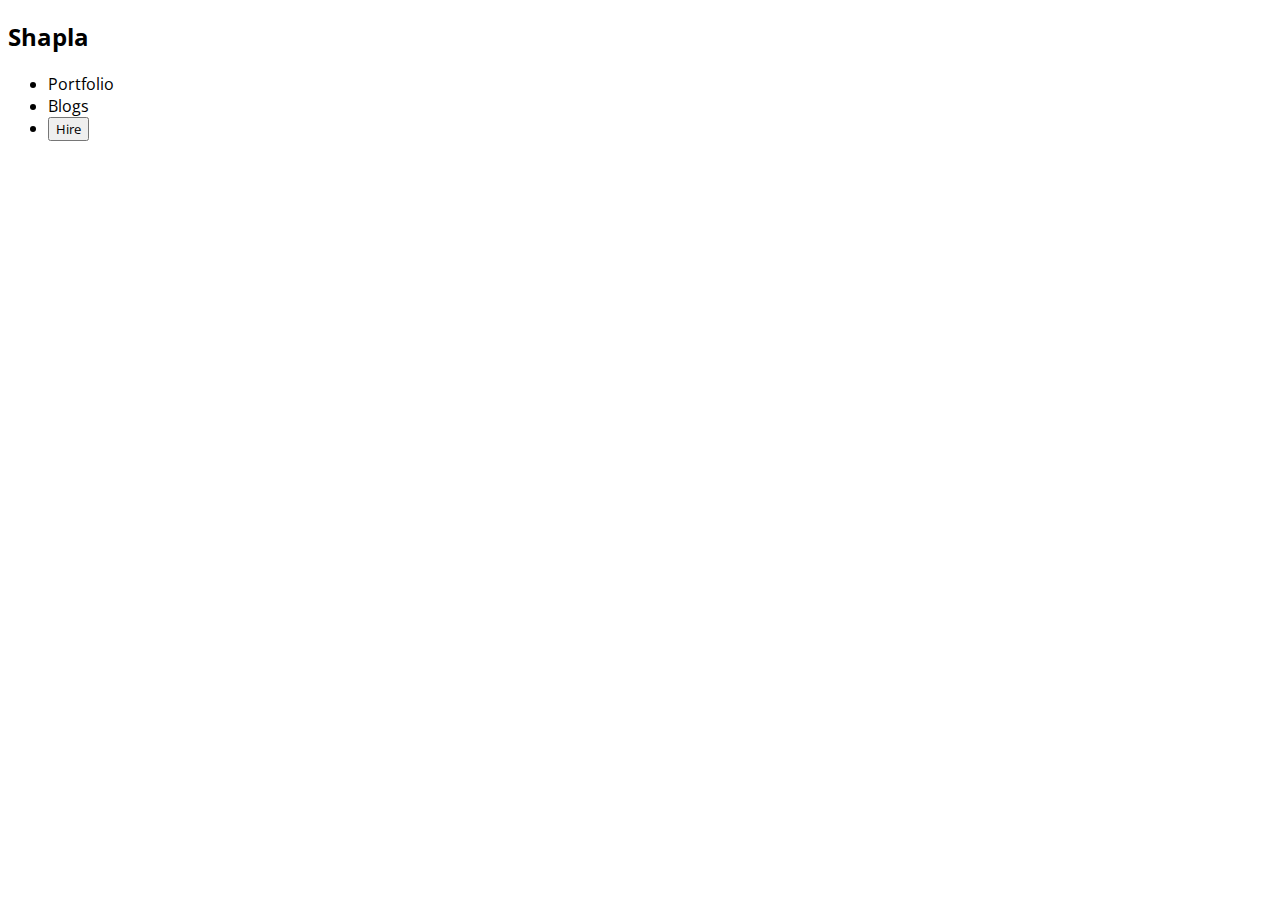
==== index.html @ 228cfd7c "Hello" ====
<!DOCTYPE html>
<html lang="en">
<head>
    <meta charset="UTF-8">
    <meta http-equiv="X-UA-Compatible" content="IE=edge">
    <meta name="viewport" content="width=device-width, initial-scale=1.0">
    <title>Developer Portfolio  </title>
    <link rel="stylesheet" href="styles/portfolio.css">
    <link rel="preconnect" href="https://fonts.googleapis.com">
    <link rel="preconnect" href="https://fonts.googleapis.com">
    <link rel="preconnect" href="https://fonts.gstatic.com" crossorigin>
    <link href="https://fonts.googleapis.com/css2?family=Open+Sans:ital@0;1&display=swap" rel="stylesheet">
    
   
</head>
<body>
    <header>
        <nav>
            <h2 class="nav-title">Shapla</h2>
            <ul>
                <li>Portfolio</li>
                <li>Blogs</li>
                <li><button>Hire</button></li>
            </ul>
        </nav>

    </header>
    <main>

    </main>
    <footer>

    </footer>
    
</body>
</html>
---- styles/portfolio.css ----
*{
    margin: ;
    font-family: 'Open Sans', sans-serif;
}
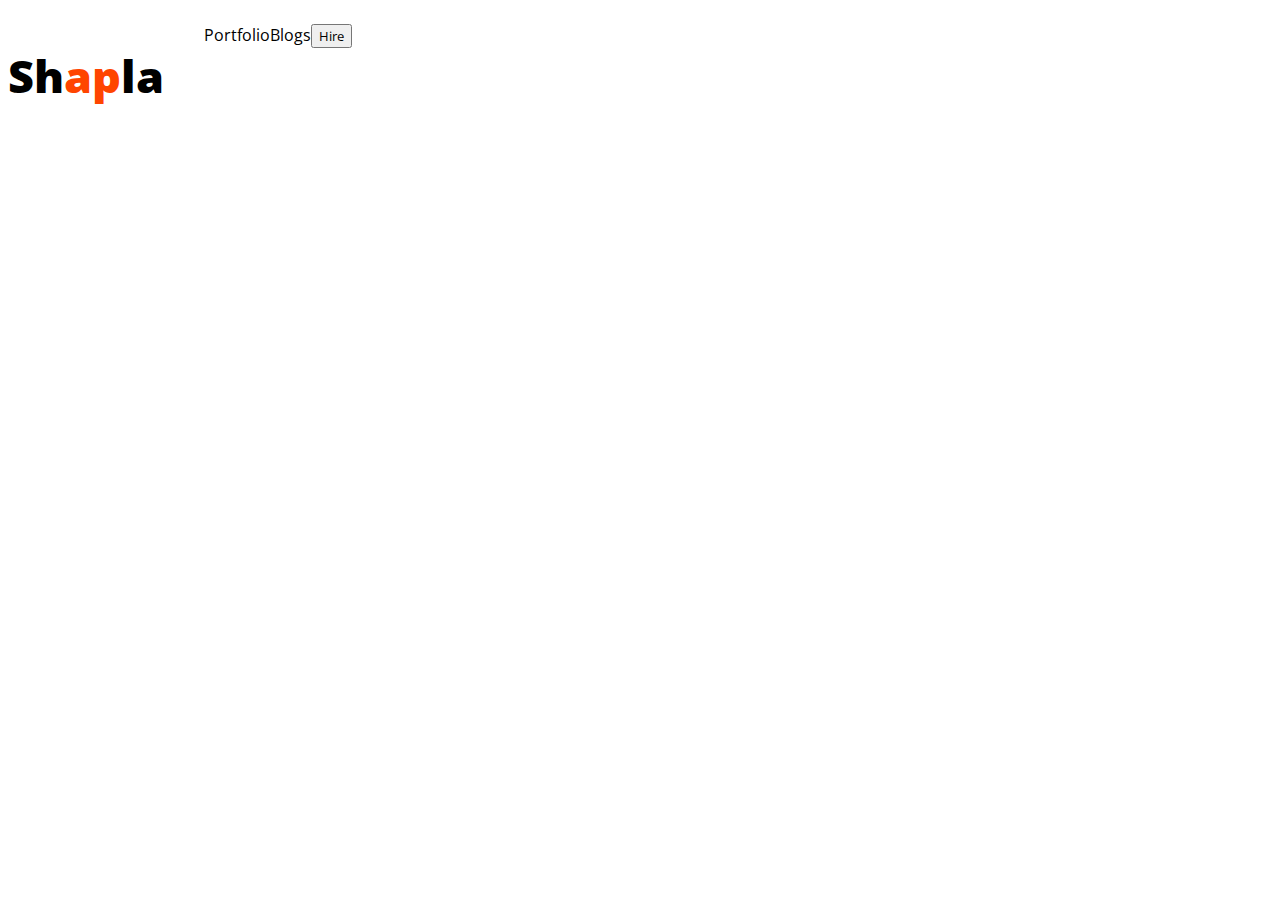
==== commit 735169a2: "Hi" ====
--- a/index.html
+++ b/index.html
@@ -5,18 +5,18 @@
     <meta http-equiv="X-UA-Compatible" content="IE=edge">
     <meta name="viewport" content="width=device-width, initial-scale=1.0">
     <title>Developer Portfolio  </title>
-    <link rel="stylesheet" href="styles/portfolio.css">
     <link rel="preconnect" href="https://fonts.googleapis.com">
     <link rel="preconnect" href="https://fonts.googleapis.com">
     <link rel="preconnect" href="https://fonts.gstatic.com" crossorigin>
     <link href="https://fonts.googleapis.com/css2?family=Open+Sans:ital@0;1&display=swap" rel="stylesheet">
+    <link rel="stylesheet" href="styles/portfolio.css">
     
    
 </head>
 <body>
     <header>
         <nav>
-            <h2 class="nav-title">Shapla</h2>
+            <h2 class="nav-title">Sh<span class="text-primary">ap</span>la</h2>
             <ul>
                 <li>Portfolio</li>
                 <li>Blogs</li>
--- a/styles/portfolio.css
+++ b/styles/portfolio.css
@@ -2,4 +2,22 @@
     margin: ;
     font-family: 'Open Sans', sans-serif;
 }
+/* header and navigation styles */
 
+nav{
+    display: flex;
+}
+.nav-title{
+    font-weight: 800;
+    font-size: 45px;
+}
+nav ul{
+    display: flex;
+}
+nav li{
+    list-style: none;
+}
+.text-primary{
+    color: #ff4500;
+}
+
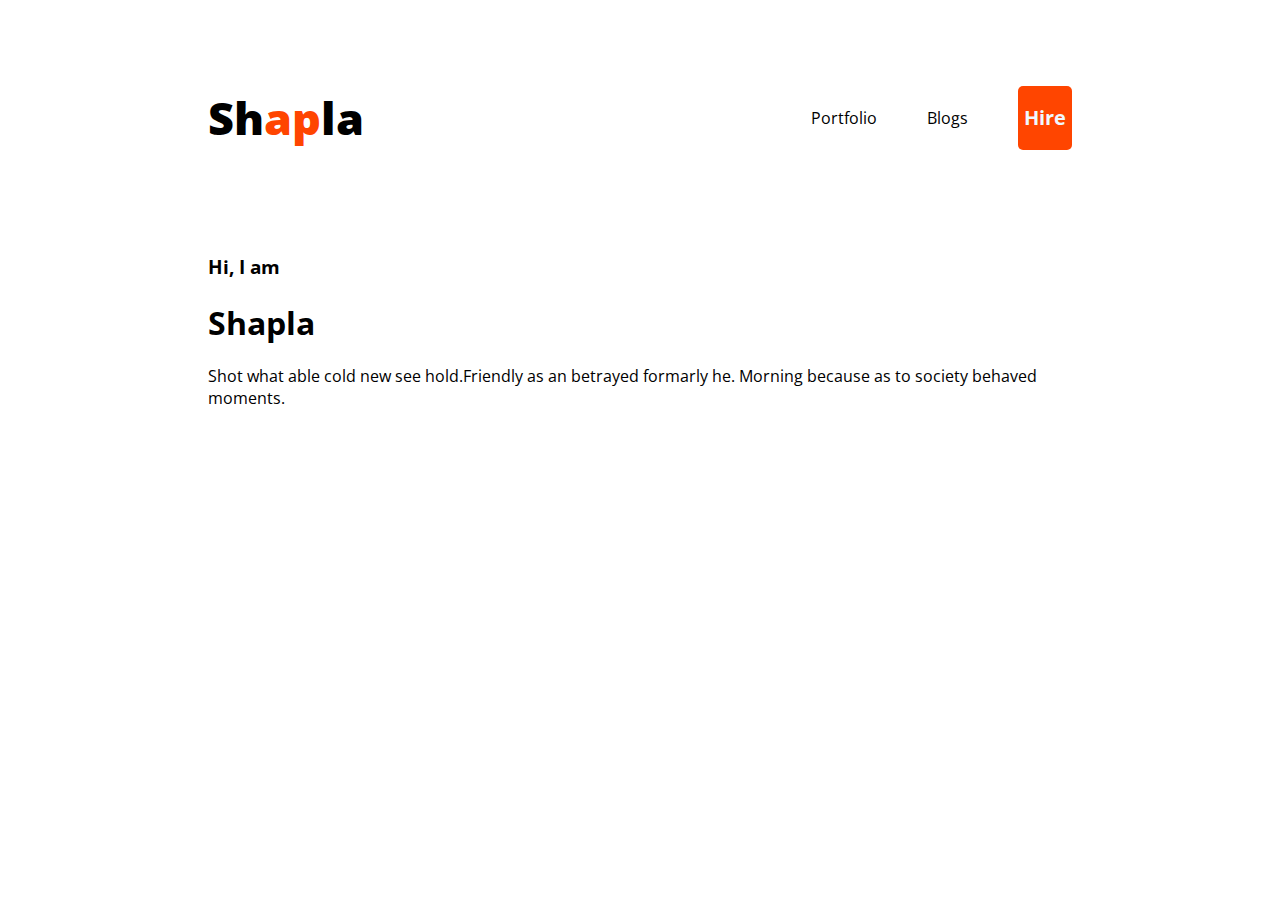
==== commit 93d820b9: "Change" ====
--- a/index.html
+++ b/index.html
@@ -20,9 +20,20 @@
             <ul>
                 <li>Portfolio</li>
                 <li>Blogs</li>
-                <li><button>Hire</button></li>
+                <li><button class="btn-primary">Hire</button></li>
             </ul>
         </nav>
+        <!-- header banner -->
+        <div class="banner">
+            <div>
+                <h3>Hi, I am</h3>
+                <h1>Shapla</h1>
+                <p>Shot what able cold new see hold.Friendly as an betrayed formarly he. Morning because as to society behaved moments.</p>
+                
+            </div>
+
+
+        </div>
 
     </header>
     <main>
--- a/styles/portfolio.css
+++ b/styles/portfolio.css
@@ -1,11 +1,26 @@
 *{
     margin: ;
     font-family: 'Open Sans', sans-serif;
+}
+.text-primary{
+    color: #ff4500;
+}
+.btn-primary{
+    height: 64px;
+    border-radius: 5px;
+    background: #ff4500;
+    color: rgb(240, 248, 255);
+    font-weight: 700;
+    font-size: 20px;
+    border: 0;
+    padding: 18ps 35px;
 }
 /* header and navigation styles */
 
 nav{
     display: flex;
+    justify-content: space-between;
+    margin: 50px 200px;
 }
 .nav-title{
     font-weight: 800;
@@ -13,11 +28,17 @@
 }
 nav ul{
     display: flex;
+    align-items: center;
 }
 nav li{
     list-style: none;
+    margin-left: 50px;
 }
-.text-primary{
-    color: #ff4500;
+/* banner styles */
+.banner{
+    display: flex;
+    margin : 0 200px;
+    align-items: center;
 }
 
+
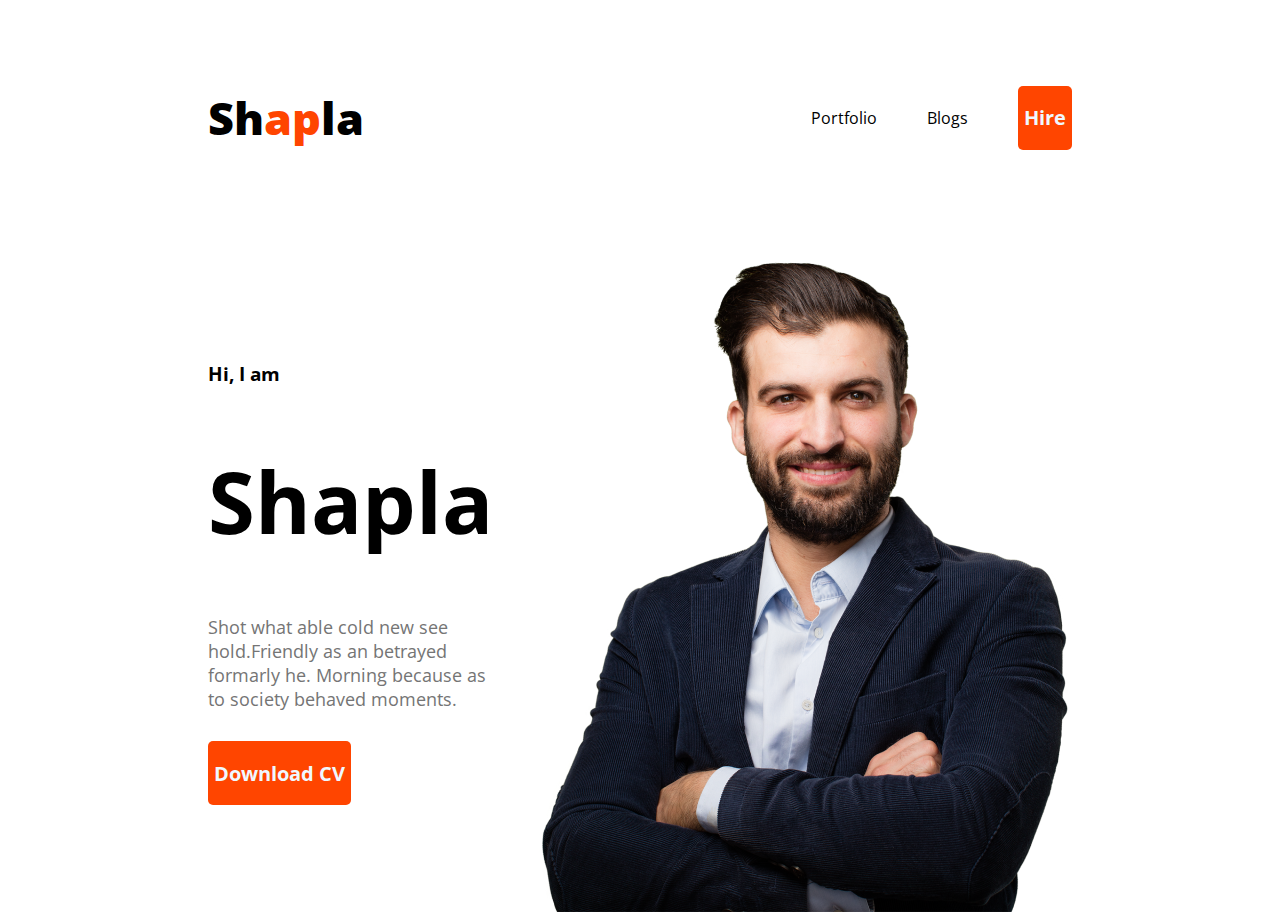
==== commit d6a691d6: "Changes" ====
--- a/index.html
+++ b/index.html
@@ -26,11 +26,12 @@
         <!-- header banner -->
         <div class="banner">
             <div>
-                <h3>Hi, I am</h3>
-                <h1>Shapla</h1>
-                <p>Shot what able cold new see hold.Friendly as an betrayed formarly he. Morning because as to society behaved moments.</p>
-                
+                <h3 class="banner-sub-title">Hi, I am</h3>
+                <h1 class="banner-title">Shapla</h1>
+                <p class="banner-description">Shot what able cold new see hold.Friendly as an betrayed formarly he. Morning because as to society behaved moments.</p>
+                <button class="btn-primary">Download CV</button>
             </div>
+            <img src="Images/hardy.png" alt="">
 
 
         </div>
--- a/styles/portfolio.css
+++ b/styles/portfolio.css
@@ -40,5 +40,24 @@
     margin : 0 200px;
     align-items: center;
 }
+.banner-title{
+ font-weight: 700;
+ font-size: 85px;
+}
+.benner-sub-title{
+    font-weight: 600;
+    font-size: 45px;
+    margin-bottom: 20px;
+
+}
+.banner-description{
+    color: #757575;
+    font-size: 18px;
+    margin-bottom: 30px;
+
+}
+
+    
 
 
+
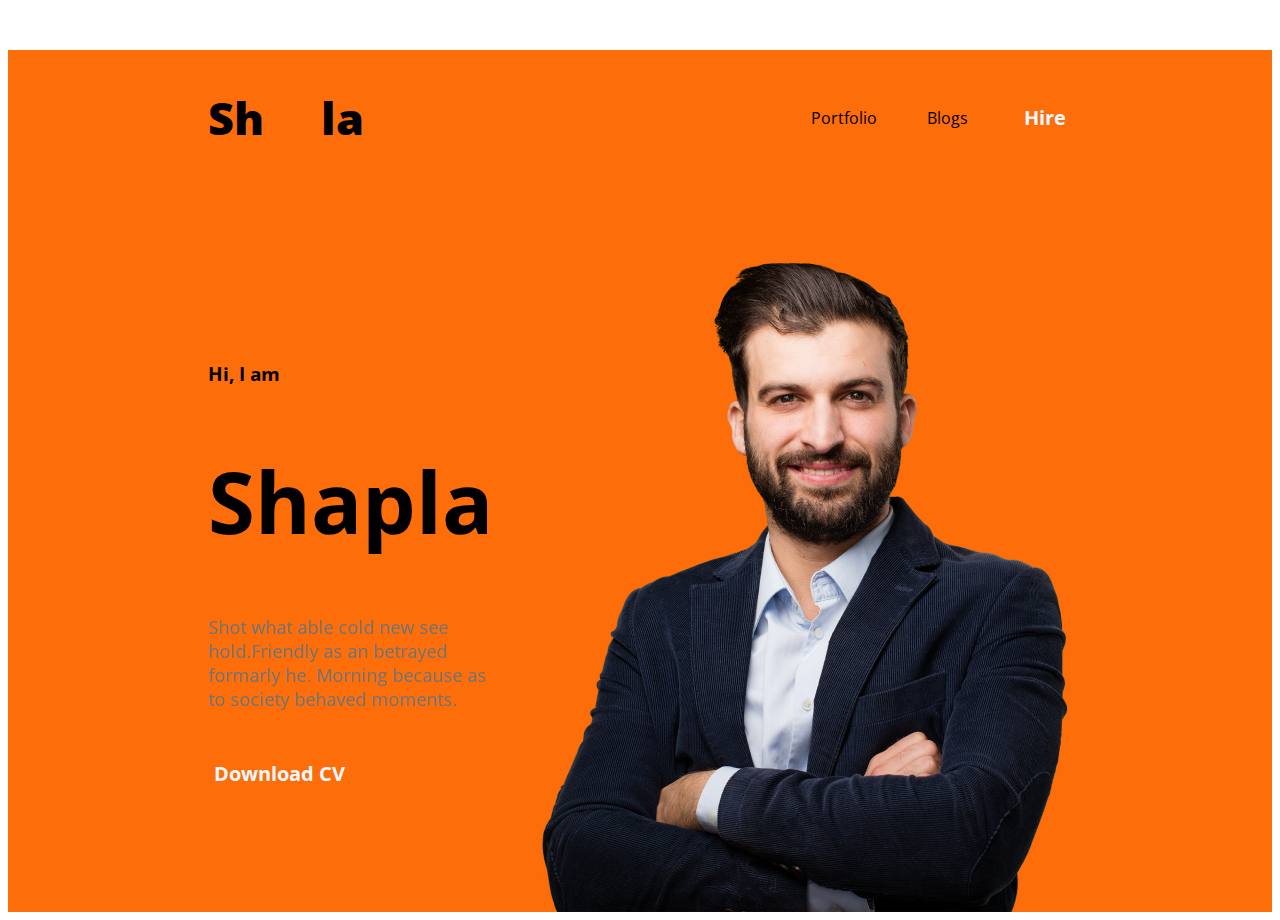
==== commit da8ff9f8: "second commit" ====
--- a/index.html
+++ b/index.html
@@ -14,7 +14,7 @@
    
 </head>
 <body>
-    <header>
+    <header class="header">
         <nav>
             <h2 class="nav-title">Sh<span class="text-primary">ap</span>la</h2>
             <ul>
--- a/styles/portfolio.css
+++ b/styles/portfolio.css
@@ -3,17 +3,21 @@
     font-family: 'Open Sans', sans-serif;
 }
 .text-primary{
-    color: #ff4500;
+    color:  #fd6e0a;
 }
 .btn-primary{
     height: 64px;
     border-radius: 5px;
-    background: #ff4500;
+    background:  #fd6e0a;
     color: rgb(240, 248, 255);
     font-weight: 700;
     font-size: 20px;
     border: 0;
     padding: 18ps 35px;
+}
+.header{
+    background: #fd6e0a;
+    
 }
 /* header and navigation styles */
 
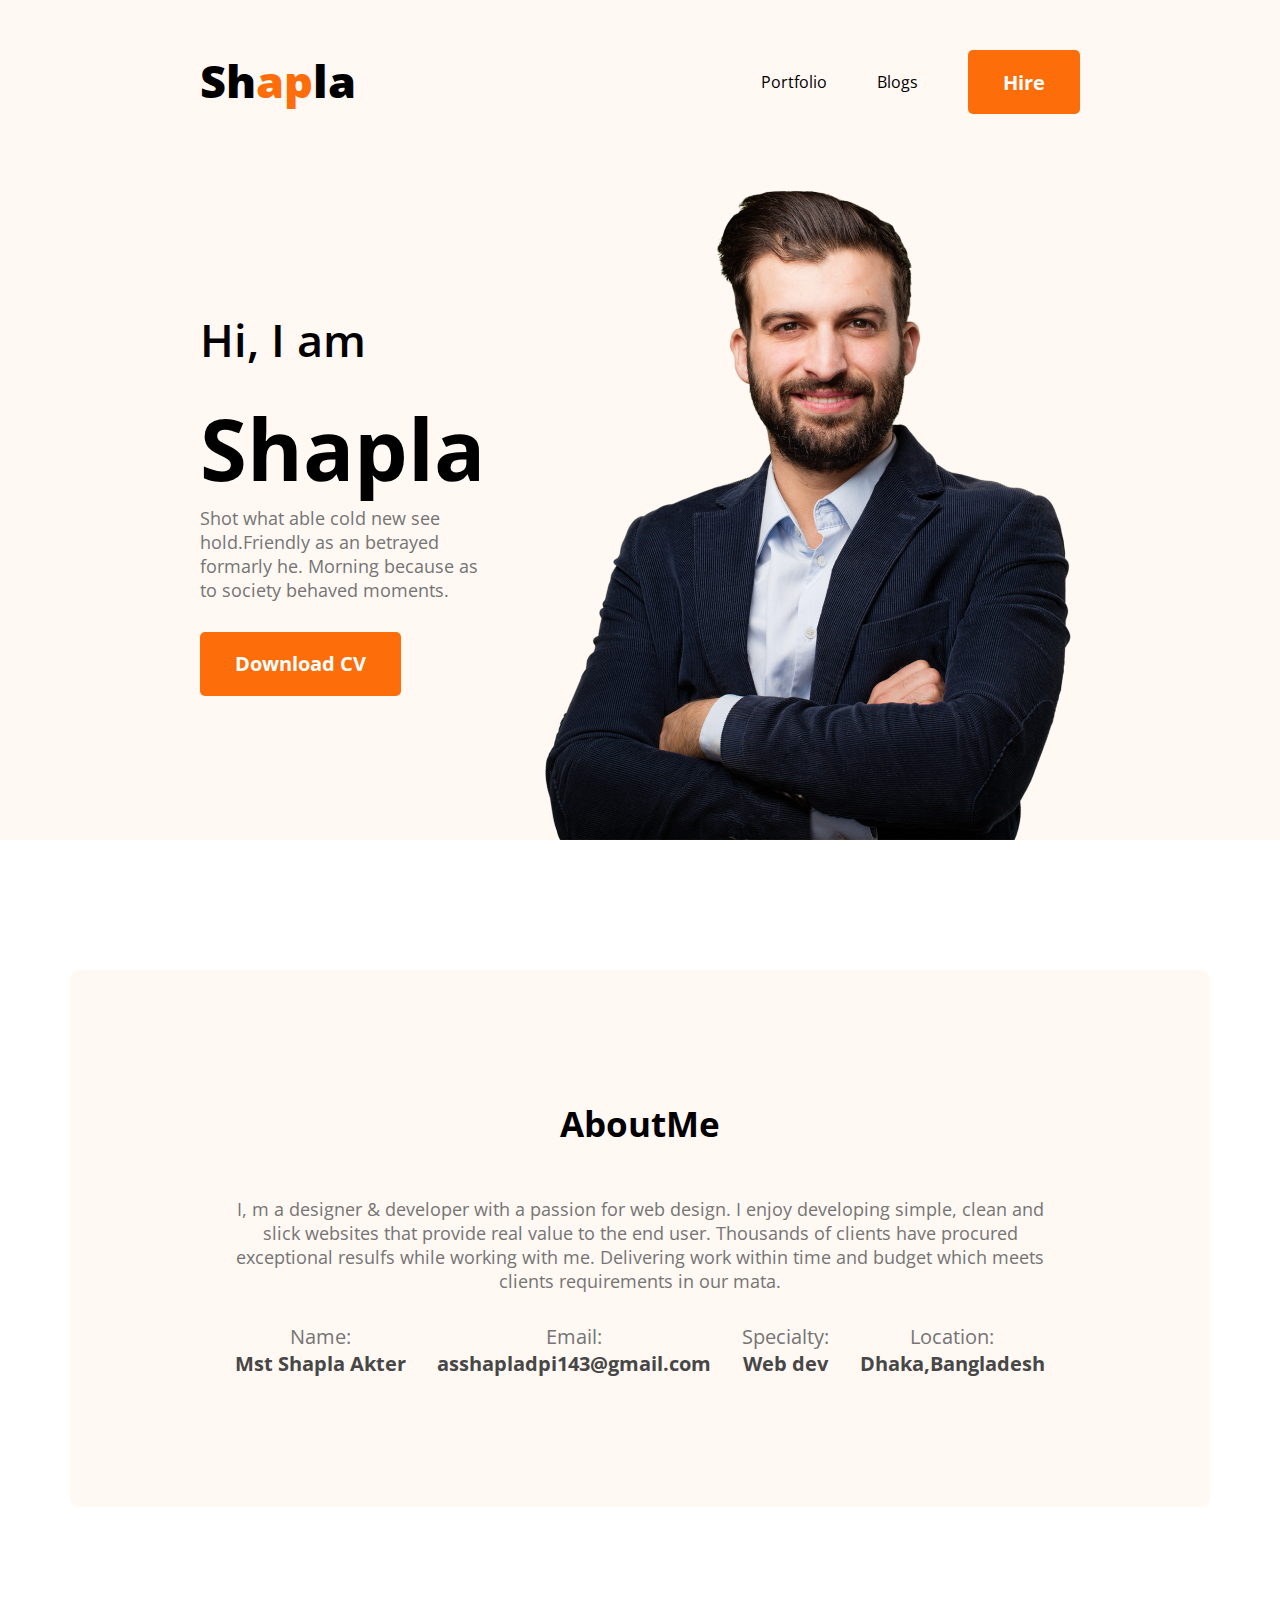
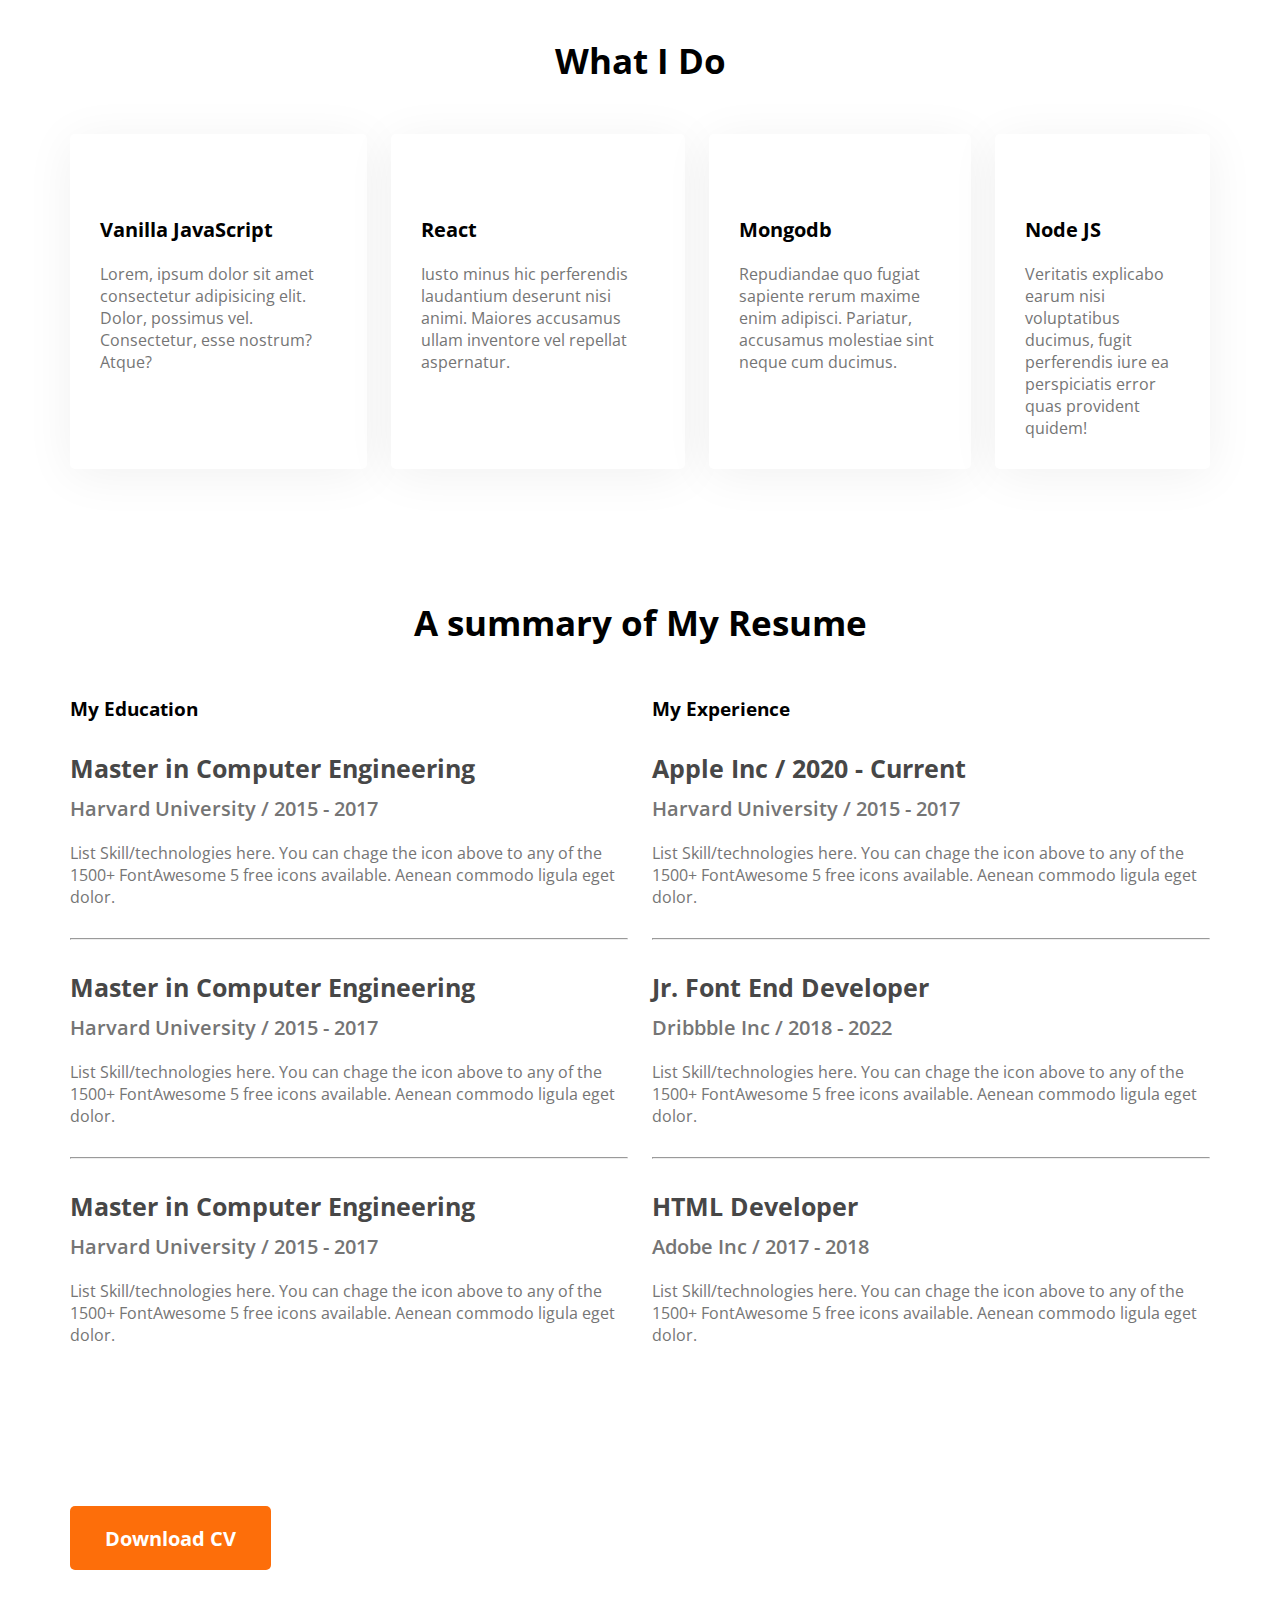
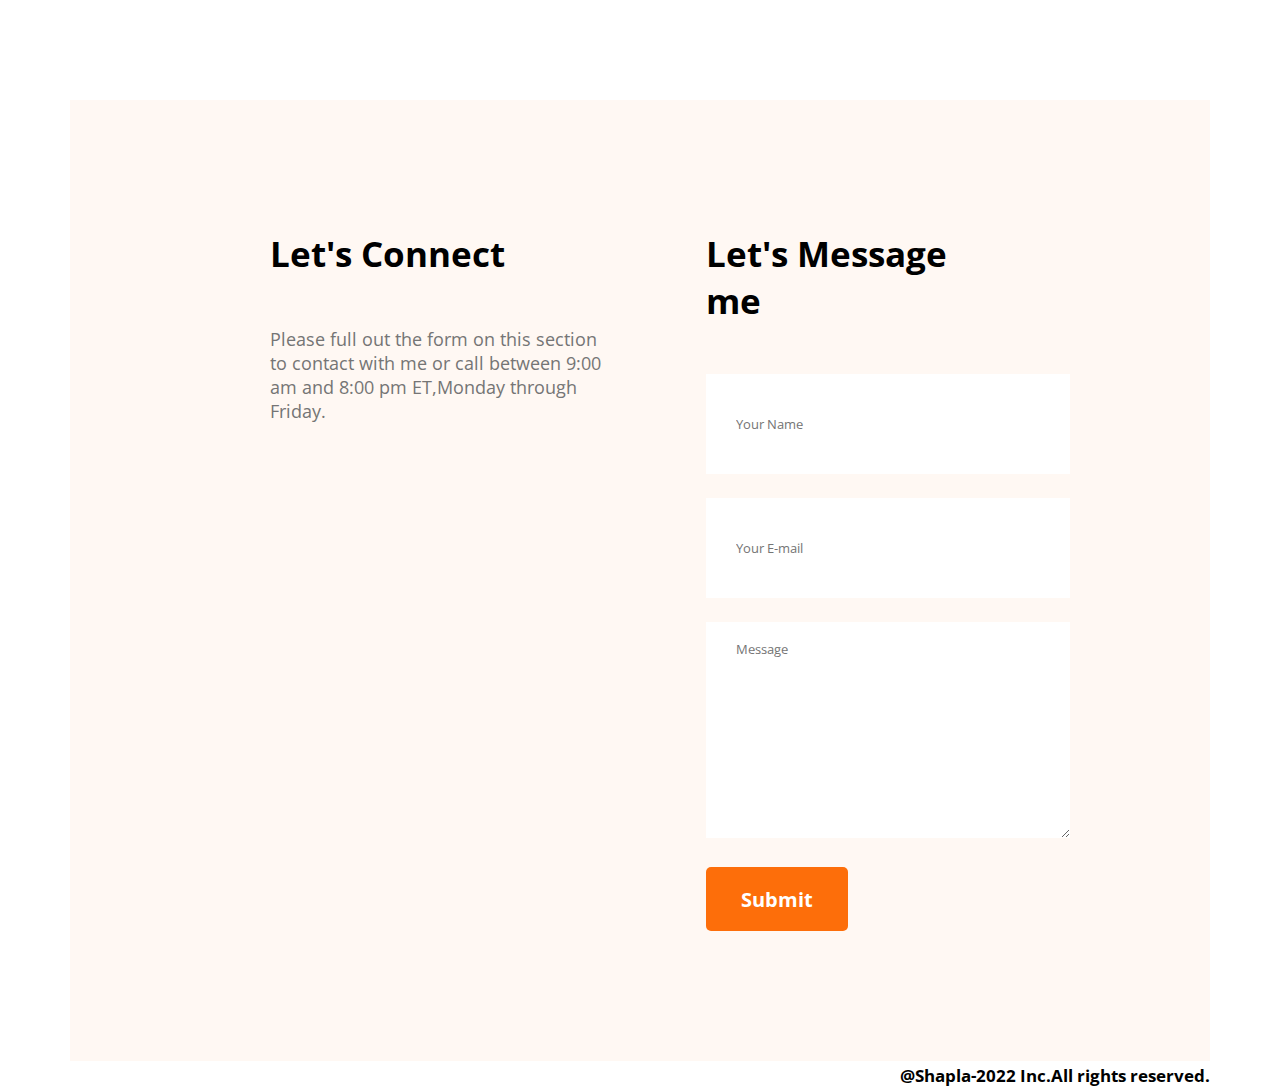
==== commit e09e423c: "contact and footer added" ====
--- a/index.html
+++ b/index.html
@@ -32,16 +32,159 @@
                 <button class="btn-primary">Download CV</button>
             </div>
             <img src="Images/hardy.png" alt="">
-
-
         </div>
 
     </header>
     <main>
+          <section class="about">
+            <h3 class="section-title">AboutMe</h3>
+            <p class="section-description">I, m a designer & developer with a passion for web design. I enjoy developing simple, clean and slick websites that provide real value to the end user. Thousands of clients have procured exceptional resulfs while working with me. Delivering work within time and budget which meets clients requirements in our mata.</p>
+            <div class="about-info-container">
+                <div class="about-info">
+                    <p class="info-title">Name:</p>
+                    <p class="info-description">Mst Shapla Akter</p>
+                </div>
+                <div class="about-info">
+                    <p class="info-title">Email:</p>
+                    <p class="info-description">asshapladpi143@gmail.com</p>
+                </div>
+                
+                    <div class="about-info">
+                        <p class="info-title">Specialty:</p>
+                        <p class="info-description">Web dev</p>
+                    </div>
+                    
+                        <div class="about-info">
+                            <p class="info-title">Location:</p>
+                            <p class="info-description">Dhaka,Bangladesh</p>
+                        </div>
+                        
+                    </div>
 
-    </main>
-    <footer>
-
+          </section>
+          <!-- Wha I do section -->
+          <section class="what-i-do">
+            <h3 class="section-title">What I Do</h3>
+            <!-- .skills-container>.skill*4>img+p.skill-title=p.
+            skill-description>Lorem15  -->
+            <div class="skills-container">
+                <div class="skill">
+                    <img src="images/icons/js.png" alt="">
+                    <p class="skill-title">Vanilla JavaScript</p>
+                    <p class="skill-description">Lorem, ipsum dolor sit amet consectetur adipisicing elit. Dolor, possimus vel. Consectetur, esse nostrum? Atque?</p>
+                </div>
+                <div class="skills-container">
+                    <div class="skill">
+                        <img src="images/icons/react.png" alt="">
+                        <p class="skill-title">React</p>
+                        <p class="skill-description">Iusto minus hic perferendis laudantium deserunt nisi animi. Maiores accusamus ullam inventore vel repellat aspernatur.</p>
+                    </div>
+                    <div class="skills-container">
+                        <div class="skill">
+                            <img src="images/icons/nodejs.png" alt="">
+                            <p class="skill-title">Mongodb</p>
+                            <p class="skill-description">Repudiandae quo fugiat sapiente rerum maxime enim adipisci. Pariatur, accusamus molestiae sint neque cum ducimus.</p>
+                        </div>
+                        <div class="skills-container">
+                            <div class="skill">
+                                <img src="images/icons/nodejs.png" alt="">
+                                <p class="skill-title">Node JS</p>
+                                <p class="skill-description">Veritatis explicabo earum nisi voluptatibus ducimus, fugit perferendis iure ea perspiciatis error quas provident quidem!</p>
+                            </div>
+            </div>
+          </section>
+          <!-- Resume Section -->
+          <section class="resume">
+            <h3 class="section-title">A summary of My Resume</h3>
+            <div class="resume-content">
+                <div>
+                    <h3 class="resume-title">My Education</h3>
+                    <div class="resume-item">
+                        <h4 class="title">Master in Computer Engineering</h4>
+                        <h5 class="sub-title">Harvard University / 2015 - 2017</h5>
+                        <p class="description">List Skill/technologies here. You can chage the icon above 
+                            to any of the 1500+ FontAwesome 5 free icons available. Aenean commodo ligula eget dolor.
+                        </p>
+                    </div>
+                    <hr>
+                    <div class="resume-item">
+                        <h4 class="title">Master in Computer Engineering</h4>
+                        <h5 class="sub-title">Harvard University / 2015 - 2017</h5>
+                        <p class="description">List Skill/technologies here. You can chage the icon above 
+                            to any of the 1500+ FontAwesome 5 free icons available. Aenean commodo ligula eget dolor.
+                        </p>
+                    </div>
+                    <hr>
+                    <div class="resume-item">
+                        <h4 class="title">Master in Computer Engineering</h4>
+                        <h5 class="sub-title">Harvard University / 2015 - 2017</h5>
+                        <p class="description">List Skill/technologies here. You can chage the icon above 
+                            to any of the 1500+ FontAwesome 5 free icons available. Aenean commodo ligula eget dolor.
+                        </p>
+                    </div>
+                </div>
+                <div>
+                    <h3 class="resume-title">My Experience</h3>
+                    <div class="resume-item">
+                        <h4 class="title">Apple Inc / 2020 - Current</h4>
+                        <h5 class="sub-title">Harvard University / 2015 - 2017</h5>
+                        <p class="description">List Skill/technologies here. You can chage the icon above 
+                            to any of the 1500+ FontAwesome 5 free icons available. Aenean commodo ligula eget dolor.
+                        </p>
+                    </div>
+                    <hr>
+                    <div class="resume-item">
+                        <h4 class="title">Jr. Font End Developer</h4>
+                        <h5 class="sub-title">Dribbble Inc / 2018 - 2022</h5>
+                        <p class="description">List Skill/technologies here. You can chage the icon above 
+                            to any of the 1500+ FontAwesome 5 free icons available. Aenean commodo ligula eget dolor.
+                        </p>
+                    </div>
+                    <hr>
+                    <div class="resume-item">
+                        <h4 class="title">HTML Developer</h4>
+                        <h5 class="sub-title">Adobe Inc / 2017 - 2018</h5>
+                        <p class="description">List Skill/technologies here. You can chage the icon above 
+                            to any of the 1500+ FontAwesome 5 free icons available. Aenean commodo ligula eget dolor.
+                        </p>
+                    </div>
+                </div>
+            </div>
+        </section>
+        <section class="resume">
+            <div class="resume-buttton">
+                <button class="btn-primary">Download CV</button>
+            </div>
+        </section>
+        <!-- Contract Section -->
+        <section class="contact">
+            <div>
+                <h3 class="section-title">Let's Connect</h3>
+                <p class="section-description">
+                    Please full out the form on this section to contact with me or call between 9:00 am and 8:00 pm ET,Monday through Friday.
+                </p>
+                <a href="">
+                    <img src="images/icons/facebook.png" alt="">
+                </a>
+                <a href="">
+                    <img src="images/icons/twitter.png" alt="">
+                </a>
+                <a href="">
+                    <img src="images/icons/insta.png" alt="">
+                </a>
+            </div>
+            <div>
+                <h3 class="section-title">Let's Message me</h3>
+                <form action="">
+                    <input type="text" name="" id="" placeholder="Your Name">
+                    <input type="email" name="" id="" placeholder="Your E-mail">
+                    <textarea name="" id="" cols="30" rows="10" placeholder="Message"></textarea>
+                    <input class="btn-primary" type="submit" value="Submit">
+                </form>
+            </div>
+        </section>
+    <footer class="copyright">
+        <h4><small>@Shapla-2022 Inc.All rights reserved.</small></h4>
     </footer>
     
 </body>
--- a/styles/portfolio.css
+++ b/styles/portfolio.css
@@ -1,67 +1,202 @@
-*{
-    margin: ;
+* {
+    margin: 0;
     font-family: 'Open Sans', sans-serif;
 }
-.text-primary{
-    color:  #fd6e0a;
-}
-.btn-primary{
+
+.text-primary {
+    color: #FD6E0A;
+}
+
+.btn-primary {
+    color: #FFFFFF;
+    font-weight: 700;
+    font-size: 20px;
+    border: 0;
+    padding: 18px 35px;
     height: 64px;
     border-radius: 5px;
-    background:  #fd6e0a;
-    color: rgb(240, 248, 255);
-    font-weight: 700;
-    font-size: 20px;
-    border: 0;
-    padding: 18ps 35px;
-}
-.header{
-    background: #fd6e0a;
-    
-}
+    background: #FD6E0A;
+    text-align: center;
+}
+
+.header {
+    background: #FFF8F3;
+    background-image: url('../images/header_bg.png'), url('../images/developer.png');
+    background-repeat: no-repeat;
+    background-position: bottom right, left;
+}
+
 /* header and navigation styles */
-
-nav{
+nav {
     display: flex;
     justify-content: space-between;
-    margin: 50px 200px;
-}
-.nav-title{
+    padding: 50px 200px;
+}
+
+.nav-title {
     font-weight: 800;
     font-size: 45px;
 }
-nav ul{
+
+nav ul {
     display: flex;
     align-items: center;
 }
-nav li{
+
+nav li {
     list-style: none;
     margin-left: 50px;
 }
+
 /* banner styles */
-.banner{
-    display: flex;
-    margin : 0 200px;
+.banner {
+    display: flex;
     align-items: center;
-}
-.banner-title{
- font-weight: 700;
- font-size: 85px;
-}
-.benner-sub-title{
+    margin: 0 200px;
+}
+
+.banner-title {
+    font-weight: 700;
+    font-size: 85px;
+}
+
+.banner-sub-title {
     font-weight: 600;
     font-size: 45px;
     margin-bottom: 20px;
-
-}
-.banner-description{
+}
+
+.banner-description {
     color: #757575;
     font-size: 18px;
     margin-bottom: 30px;
-
-}
-
-    
-
-
-
+}
+
+/* main section */
+main {
+    max-width: 1140px;
+    margin: 0 auto;
+}
+section{
+    margin-top: 130px;
+}
+/* about section styles */
+.about {
+    background: #FFF8F3;
+    border-radius: 10px;
+    padding: 130px 150px;
+    text-align: center;
+}
+
+.section-title {
+    text-align: center;
+    font-weight: 700;
+    font-size: 35px;
+    margin-bottom: 50px;
+}
+
+.section-description {
+    color: #757575;
+    font-size: 18px;
+    margin-bottom: 30px;
+}
+
+.about-info-container {
+    display: flex;
+    justify-content: space-around;
+}
+
+.about .info-title {
+    font-size: 20px;
+    color: #757575;
+}
+
+.info-description {
+    font-weight: 700;
+    font-size: 20px;
+    color: #474747;
+}
+
+/* What i do styles */
+
+.skills-container{
+    display: flex;
+    gap: 24px;
+}
+.skill{
+    background: #FFFFFF;
+    box-shadow: 0px 6px 50px rgba(0, 0, 0, 0.06);
+    border-radius: 5px;
+    padding: 30px;
+}
+.skill-title{
+    font-weight: 700;
+    font-size: 20px;
+    margin-top: 30px;
+    margin-bottom: 20px;
+}
+.skill-description{
+    color: #757575;
+}
+
+/* Resume Styles */
+.resume-content{
+    display: flex;
+    gap: 24px;
+}
+.resume-item{
+    margin-top: 30px;
+    margin-bottom: 30px;
+}
+.resume .title{
+    font-weight: 700;
+    font-size: 25px;
+    color: #474747;
+    margin-bottom: 10px;
+}
+.resume .sub-title{
+    color: #757575;
+    font-weight: 600;
+    font-size: 20px;
+    margin-bottom: 20px;
+}
+.resume .description{
+    color: #757575;
+}
+
+.resume-button{
+    margin-top: 50px;
+    text-align: center;
+}
+
+/* contact styles */
+.contact{
+    display: flex;
+    gap: 100px;
+    background: #FFF8F3;
+    padding: 130px 200px;
+}
+.contact .section-title{
+    text-align: left;
+}
+
+.contact input[type="text"], input[type="email"], textarea{
+    margin-bottom: 24px;
+    border: 0;
+    width: 100%;
+    padding: 18px 30px;
+}
+
+input{
+    height: 64px;
+}
+
+.contact a{
+    text-decoration: none;
+}
+.copyright{
+    float: right;
+    font-size: 20px;
+    color: black;
+    font: italic;
+}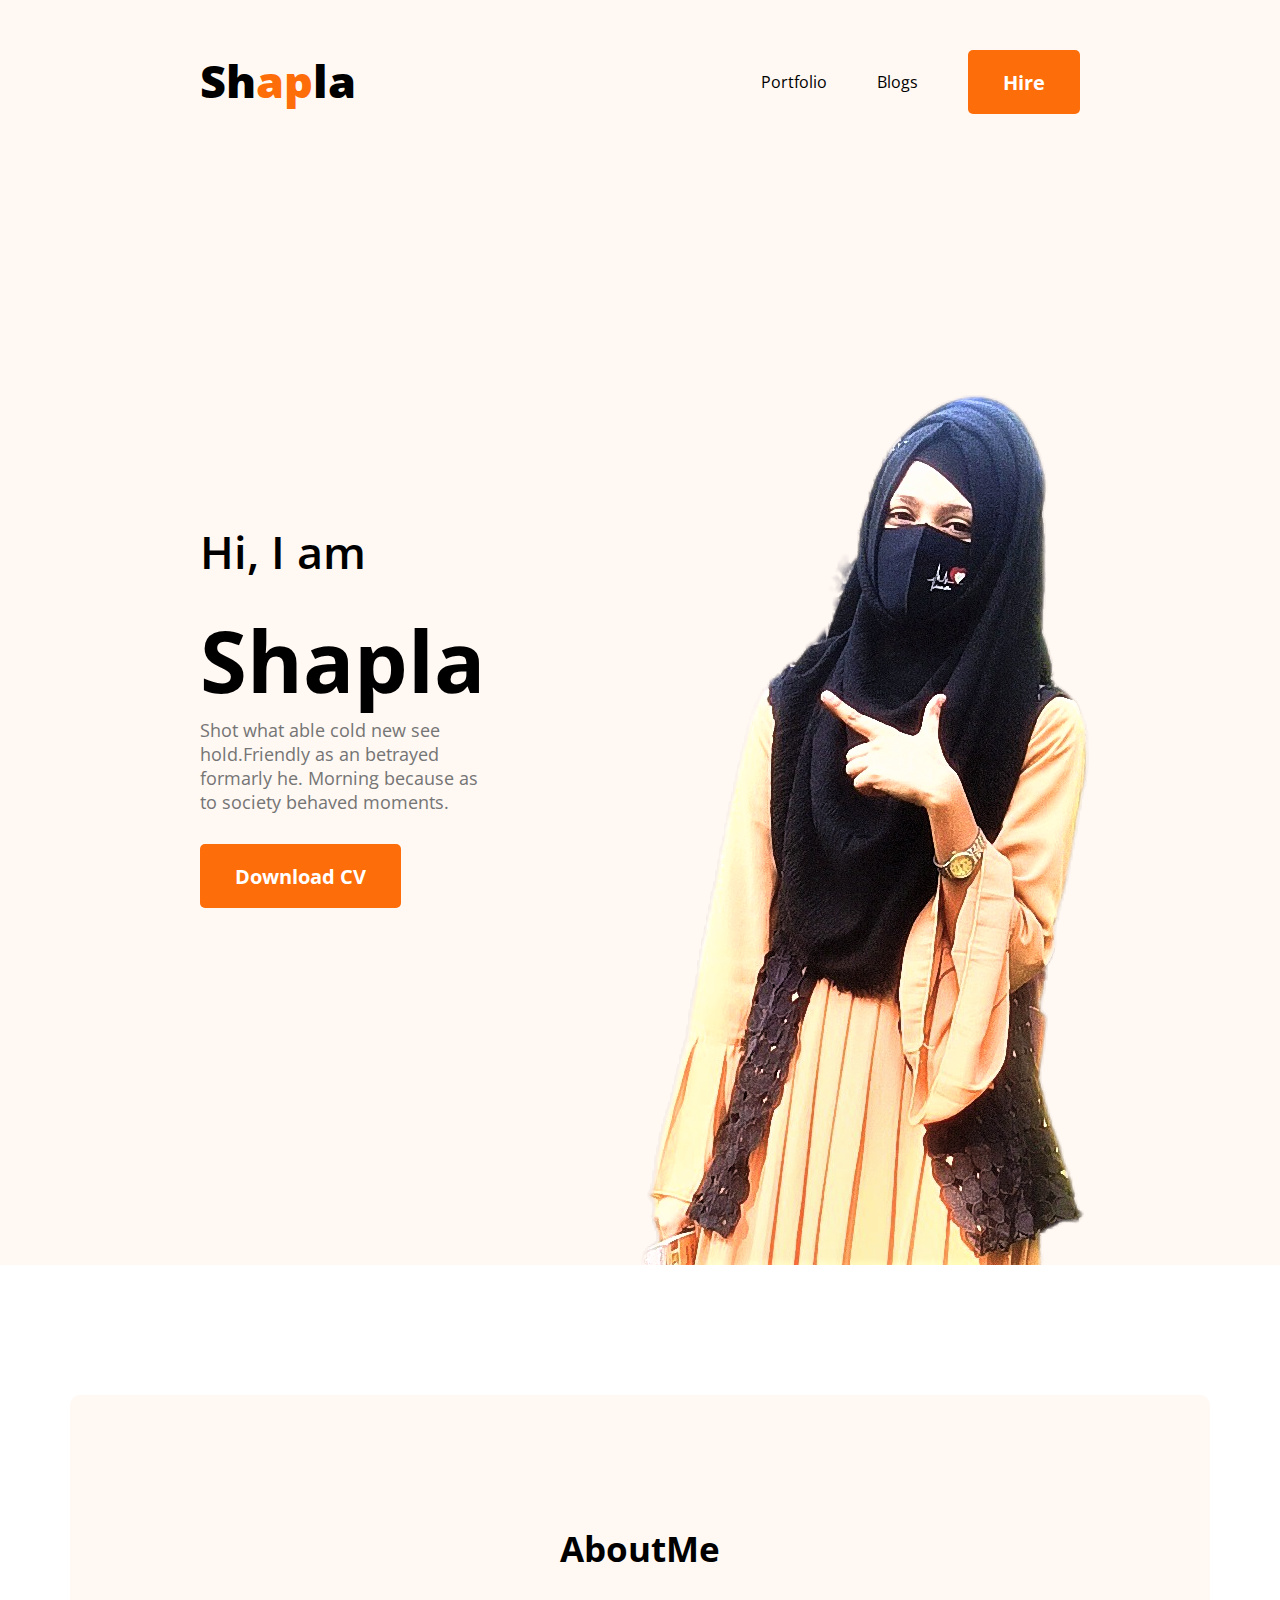
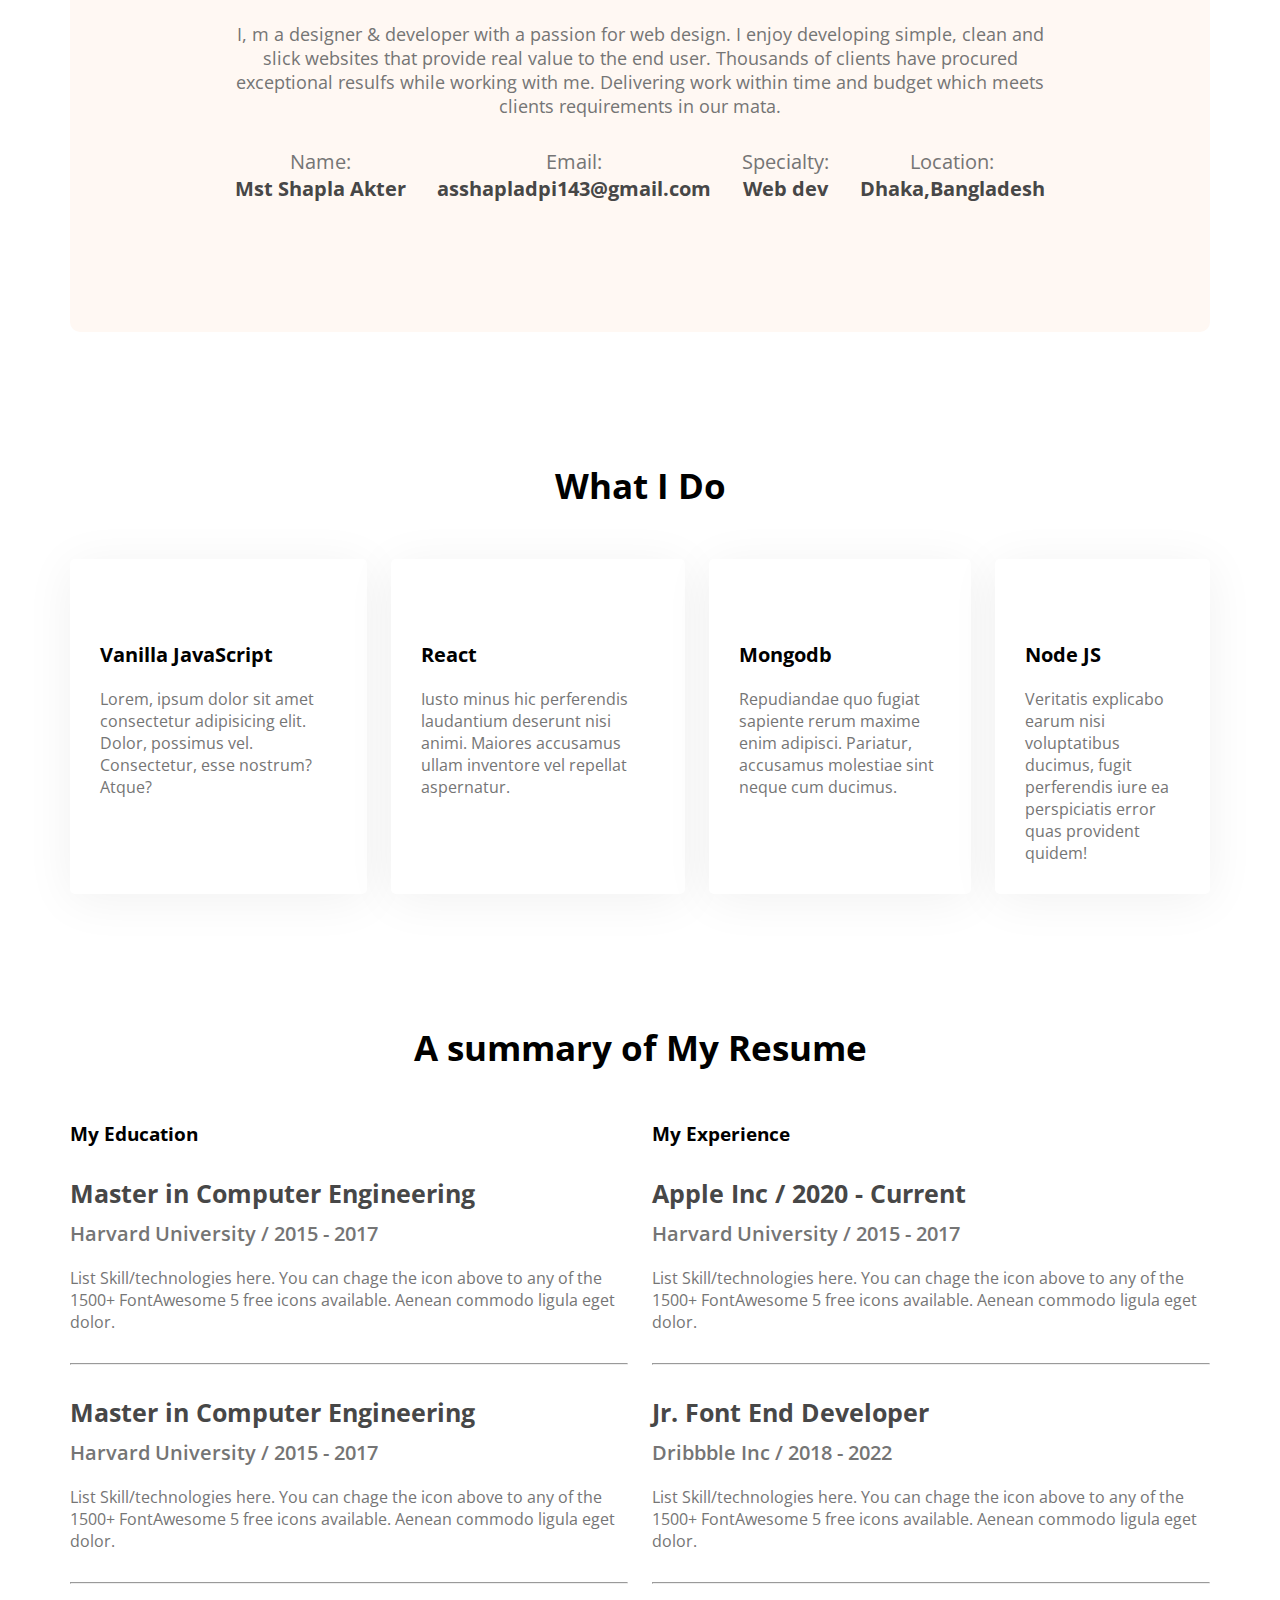
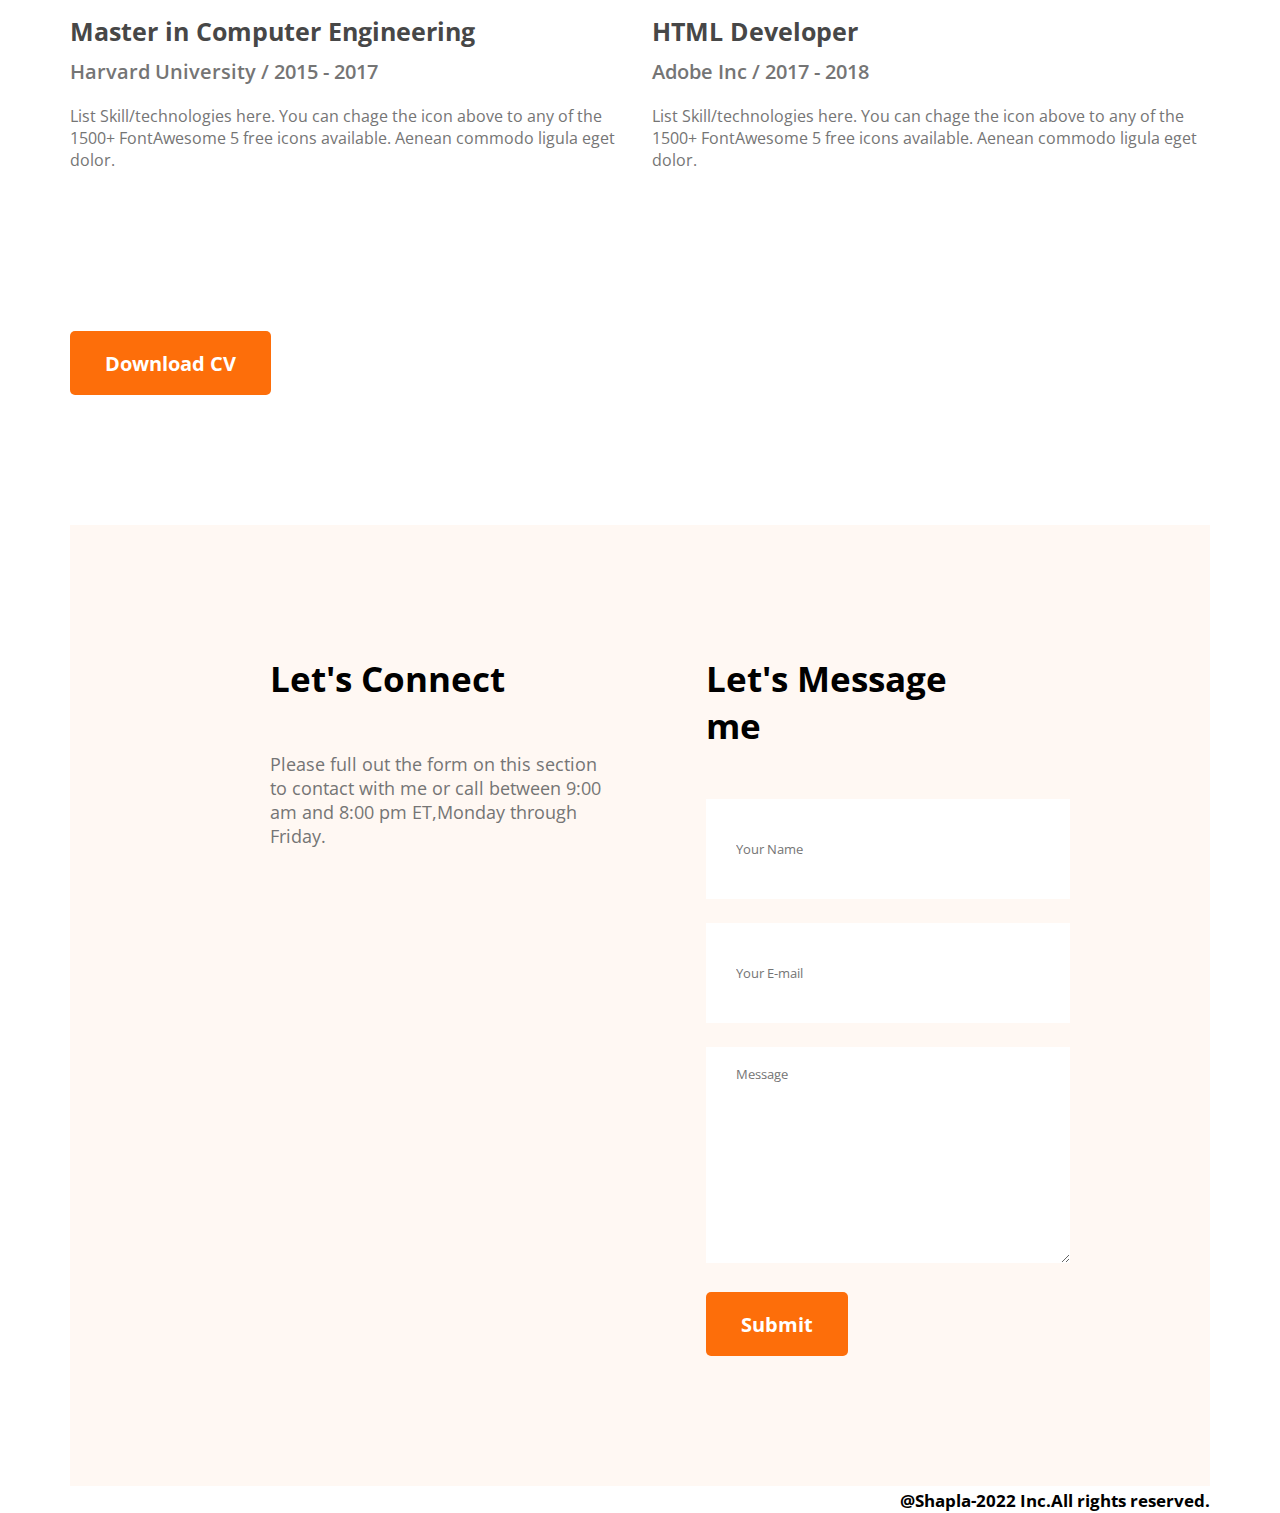
==== commit 1e533b94: "picture change" ====
--- a/index.html
+++ b/index.html
@@ -31,7 +31,7 @@
                 <p class="banner-description">Shot what able cold new see hold.Friendly as an betrayed formarly he. Morning because as to society behaved moments.</p>
                 <button class="btn-primary">Download CV</button>
             </div>
-            <img src="Images/hardy.png" alt="">
+            <img src="Images/splimage.png" alt="">
         </div>
 
     </header>
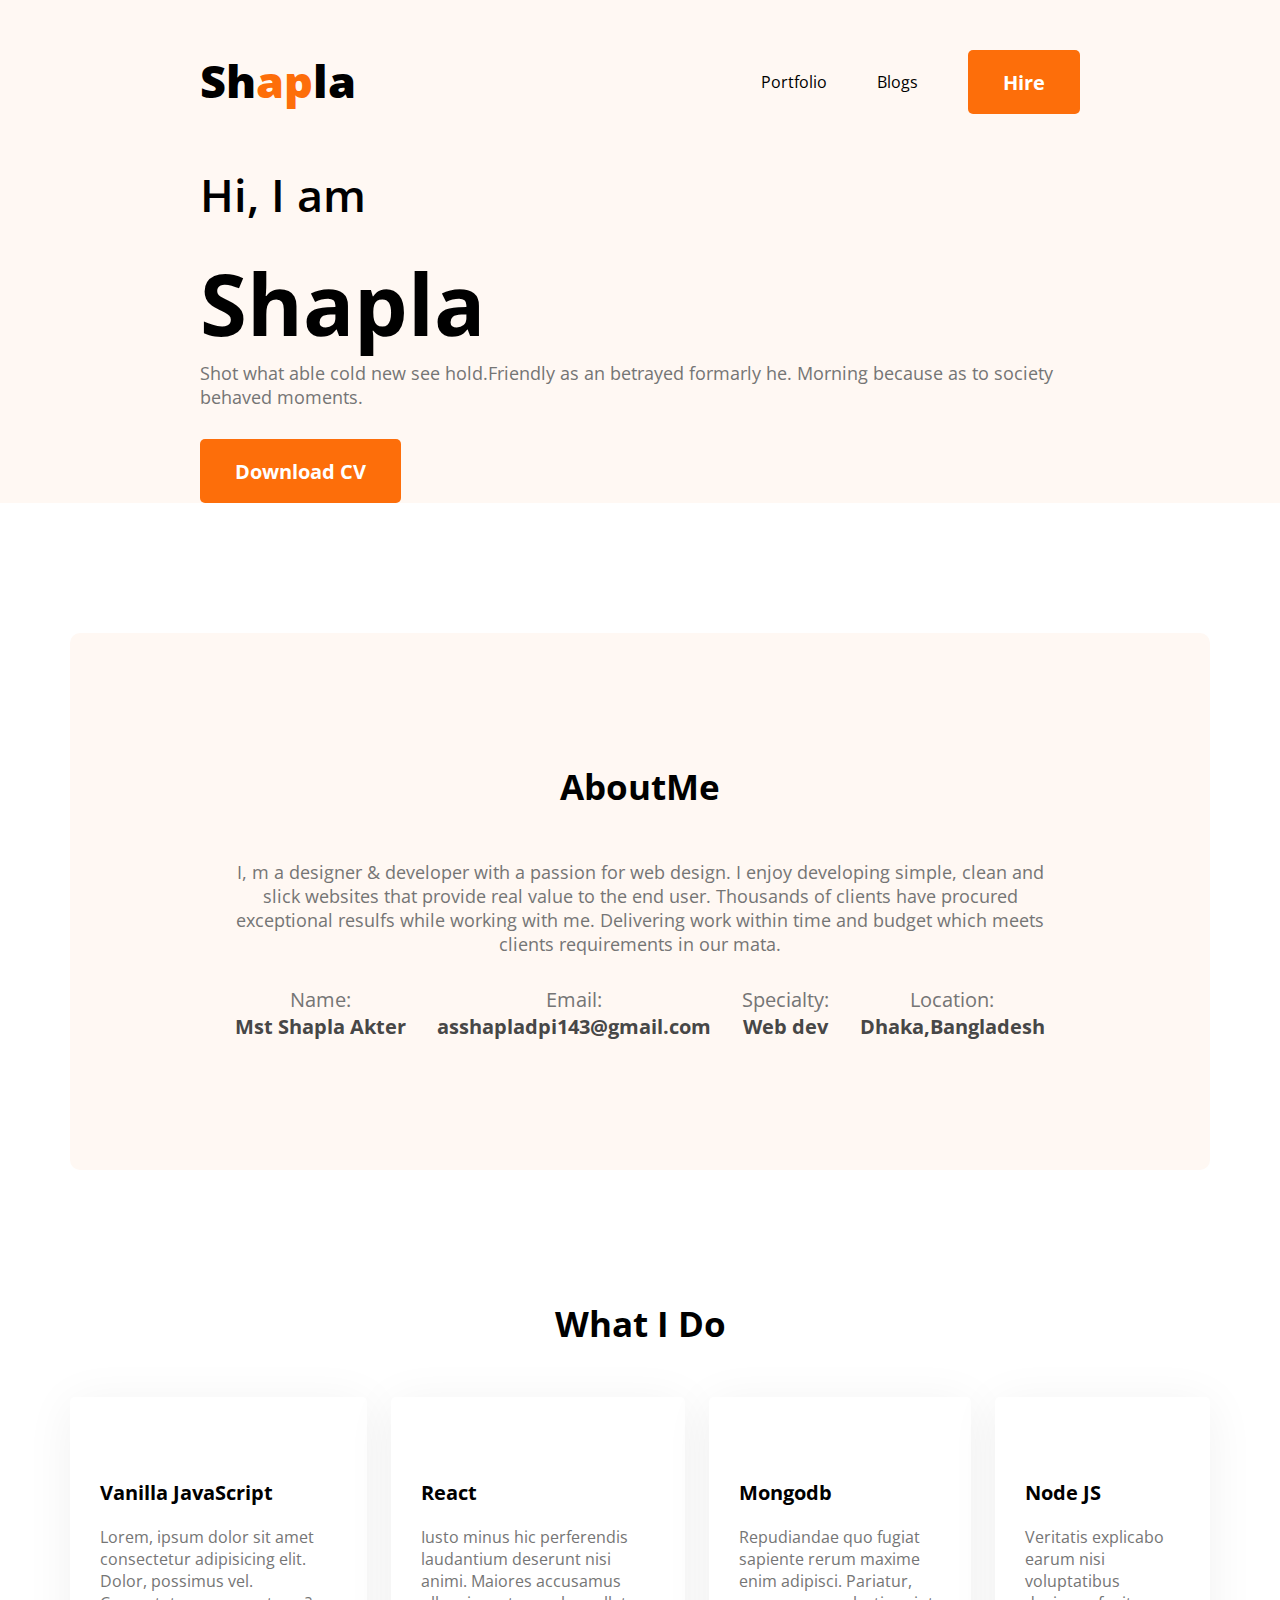
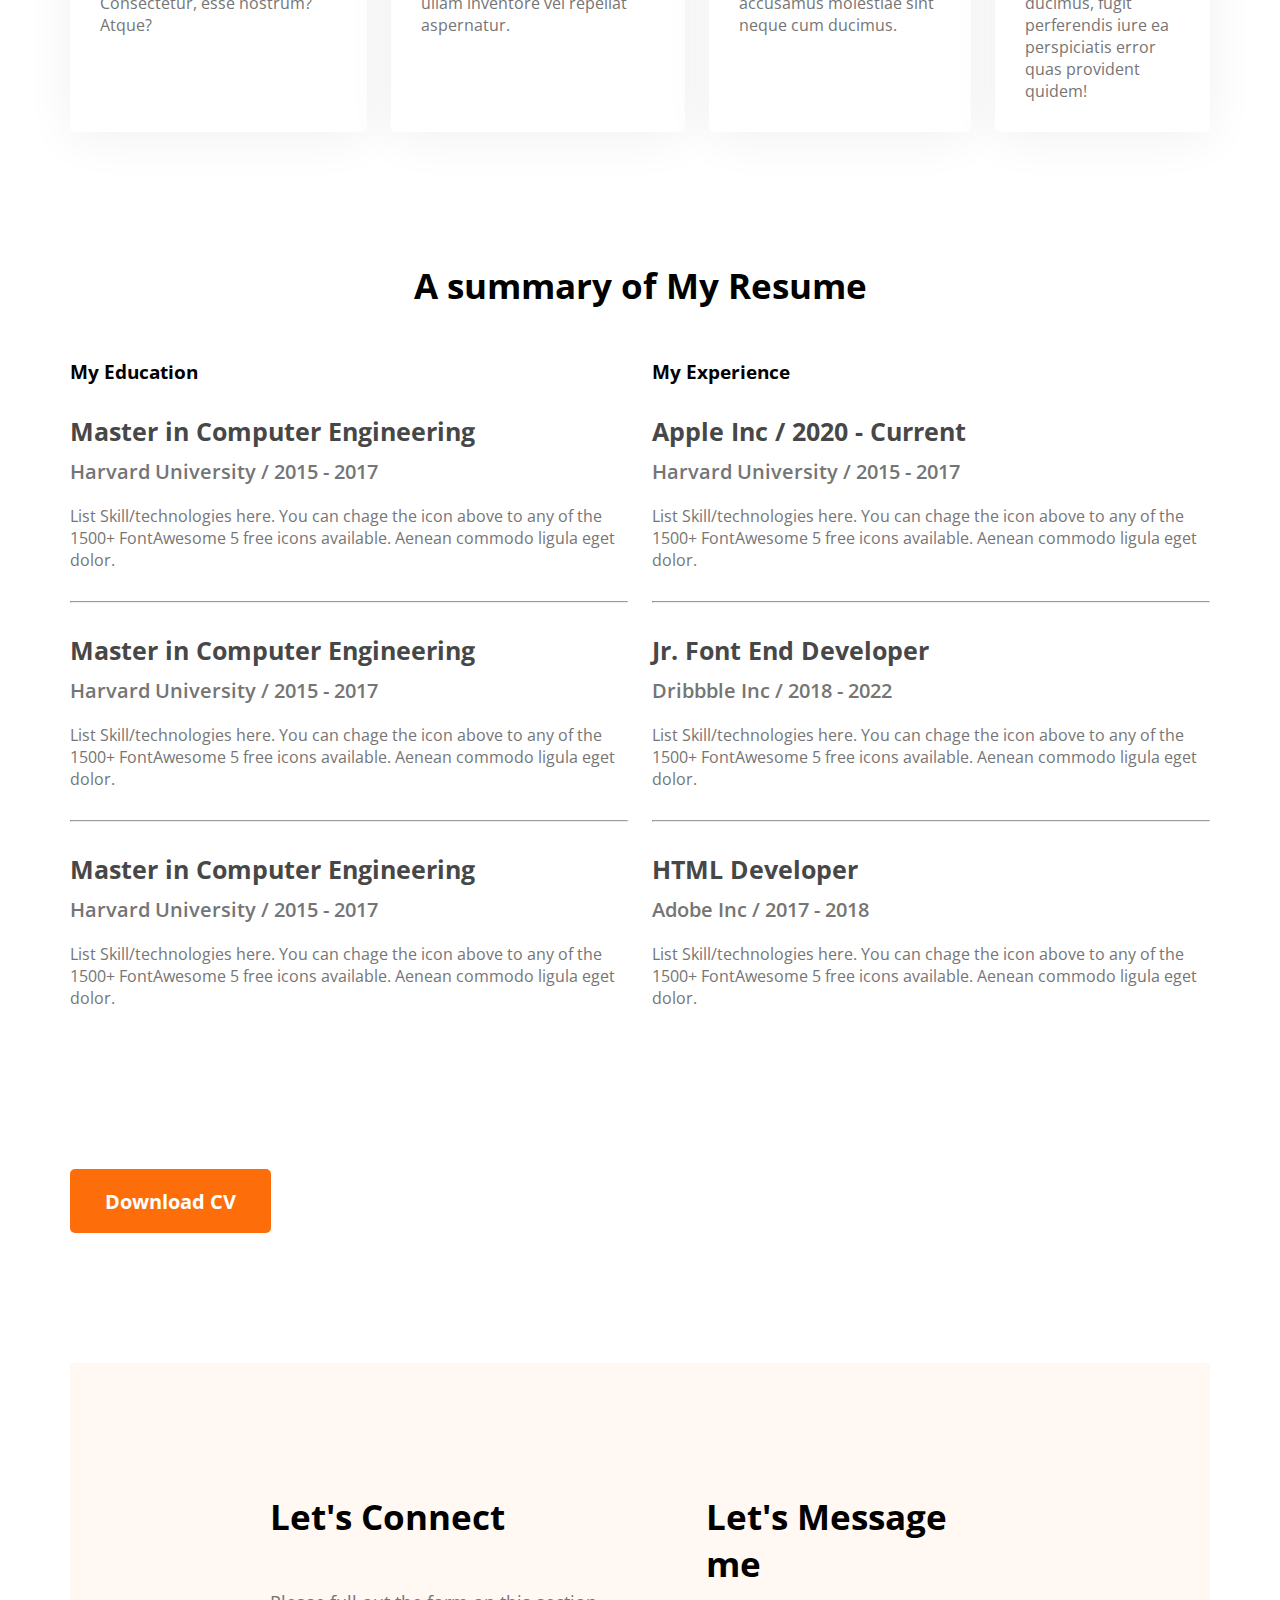
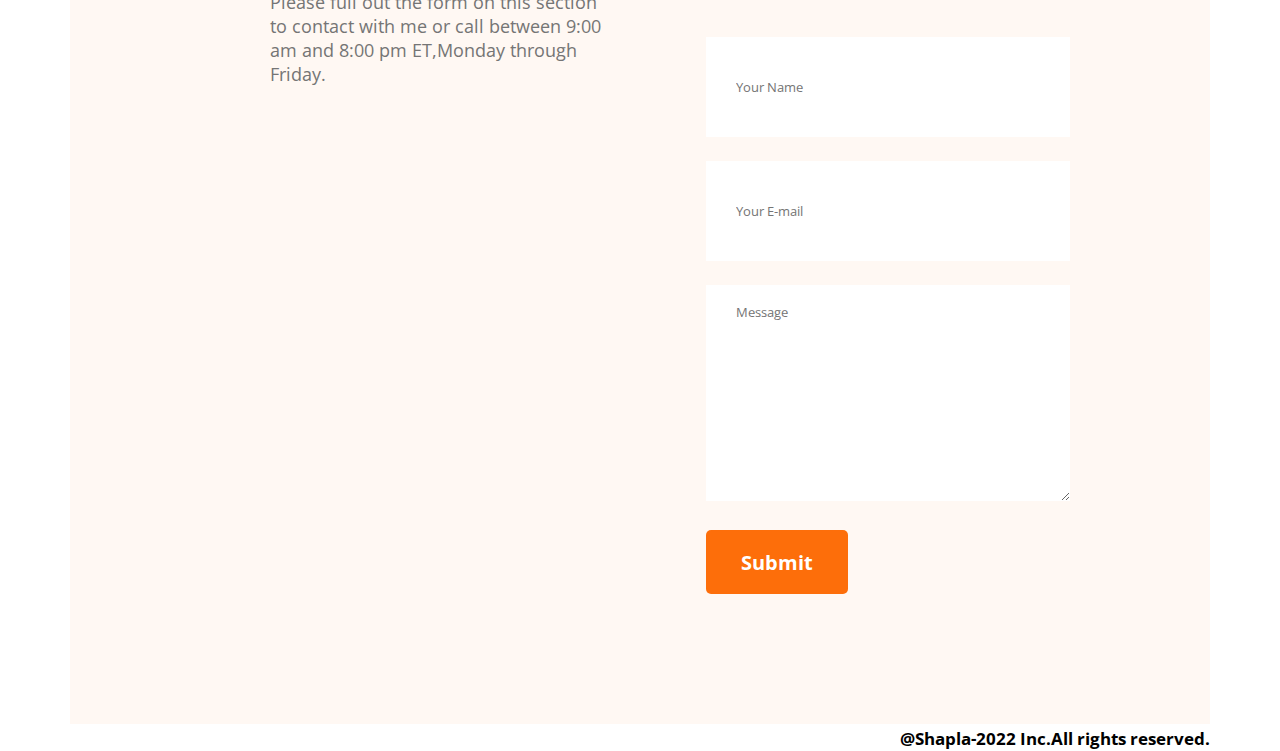
==== commit 012c3e8b: "Pic Changes" ====
--- a/index.html
+++ b/index.html
@@ -31,7 +31,7 @@
                 <p class="banner-description">Shot what able cold new see hold.Friendly as an betrayed formarly he. Morning because as to society behaved moments.</p>
                 <button class="btn-primary">Download CV</button>
             </div>
-            <img src="Images/splimage.png" alt="">
+            <img src="images/shapla.png" alt="">
         </div>
 
     </header>
